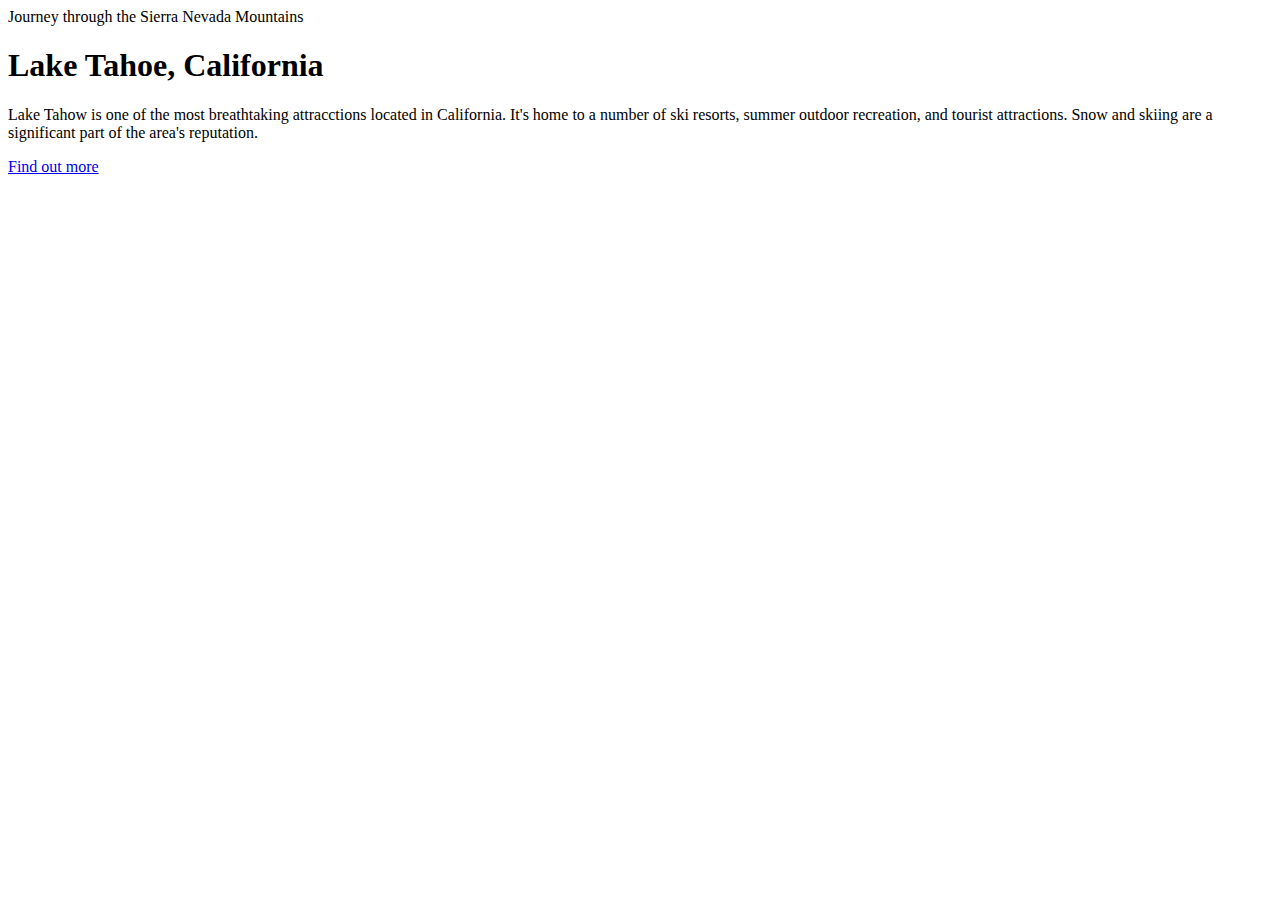
==== CSS Basics/index.html @ 3e221d57 "Finish Front End Web Development 's How to Make a Website" ====
<!DOCTYPE html>
<html>
<head>
    <title>Lake Tahoe</title>
</head>
<body>
    <header>
        <span>
            Journey through the Sierra Nevada Mountains
        </span>
        <h1>Lake Tahoe, California</h1>
    </header>
    <p>
        Lake Tahow is one of the most breathtaking attracctions located in California. It's home to a number of ski resorts, summer outdoor recreation, and tourist attractions. Snow and skiing are a significant part of the area's reputation.
    </p>
    <a href="#">Find out more</a>
</body>
</html>
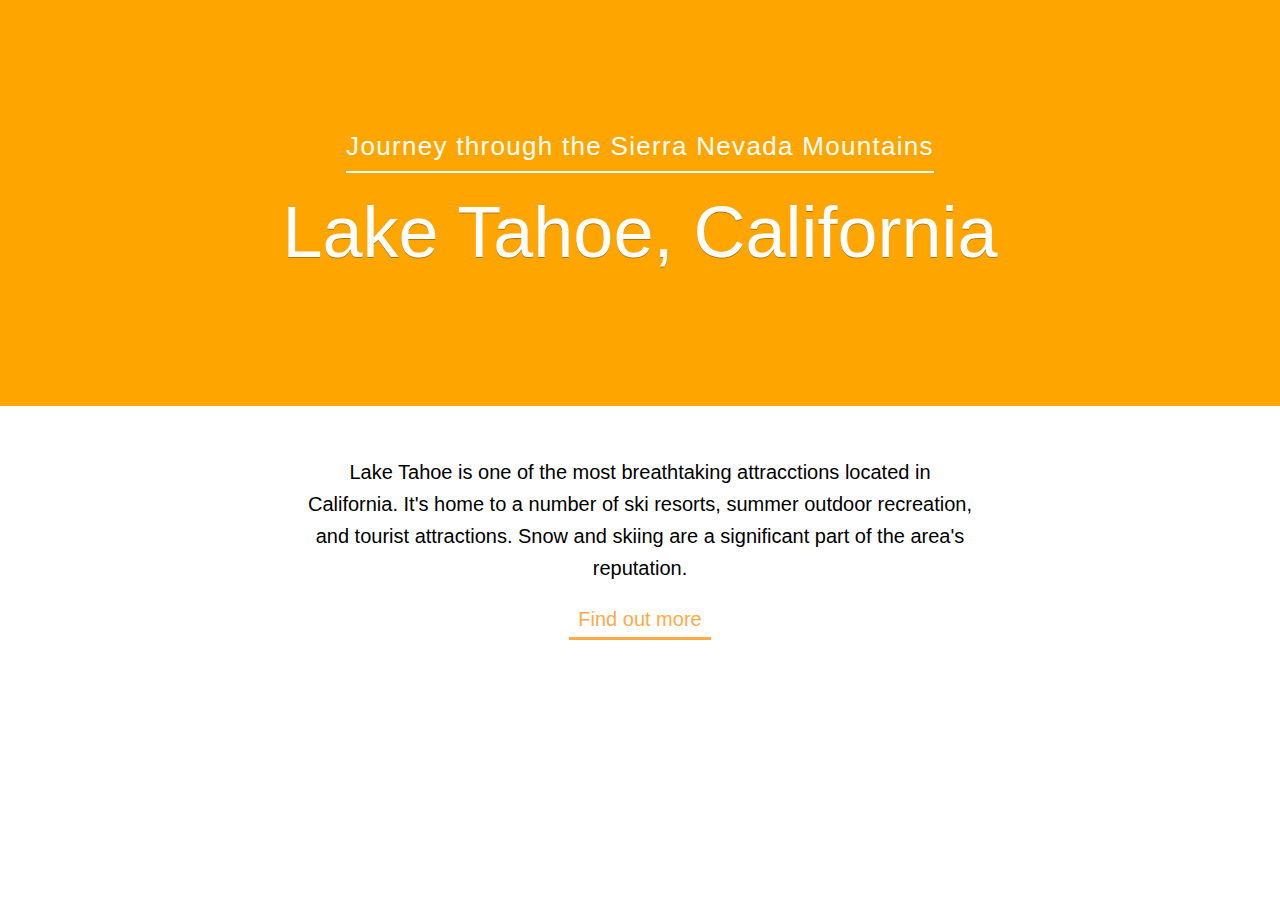
==== commit 38cfd581: "Complete Getting Started with CSS" ====
--- a/CSS Basics/index.html
+++ b/CSS Basics/index.html
@@ -2,6 +2,7 @@
 <html>
 <head>
     <title>Lake Tahoe</title>
+    <link rel="stylesheet" href="css/style.css">
 </head>
 <body>
     <header>
@@ -11,7 +12,7 @@
         <h1>Lake Tahoe, California</h1>
     </header>
     <p>
-        Lake Tahow is one of the most breathtaking attracctions located in California. It's home to a number of ski resorts, summer outdoor recreation, and tourist attractions. Snow and skiing are a significant part of the area's reputation.
+        Lake Tahoe is one of the most breathtaking attracctions located in California. It's home to a number of ski resorts, summer outdoor recreation, and tourist attractions. Snow and skiing are a significant part of the area's reputation.
     </p>
     <a href="#">Find out more</a>
 </body>
--- a/CSS Basics/css/style.css
+++ b/CSS Basics/css/style.css
@@ -0,0 +1,21 @@
+
+ @import "import-styles.css";
+
+body {
+    text-align: center;
+
+}
+
+h1 {
+    font-size: 72px;
+    color: white;
+}
+
+header {
+    background-color: orange;
+}
+
+p {
+    font-size: 20px;
+}
+
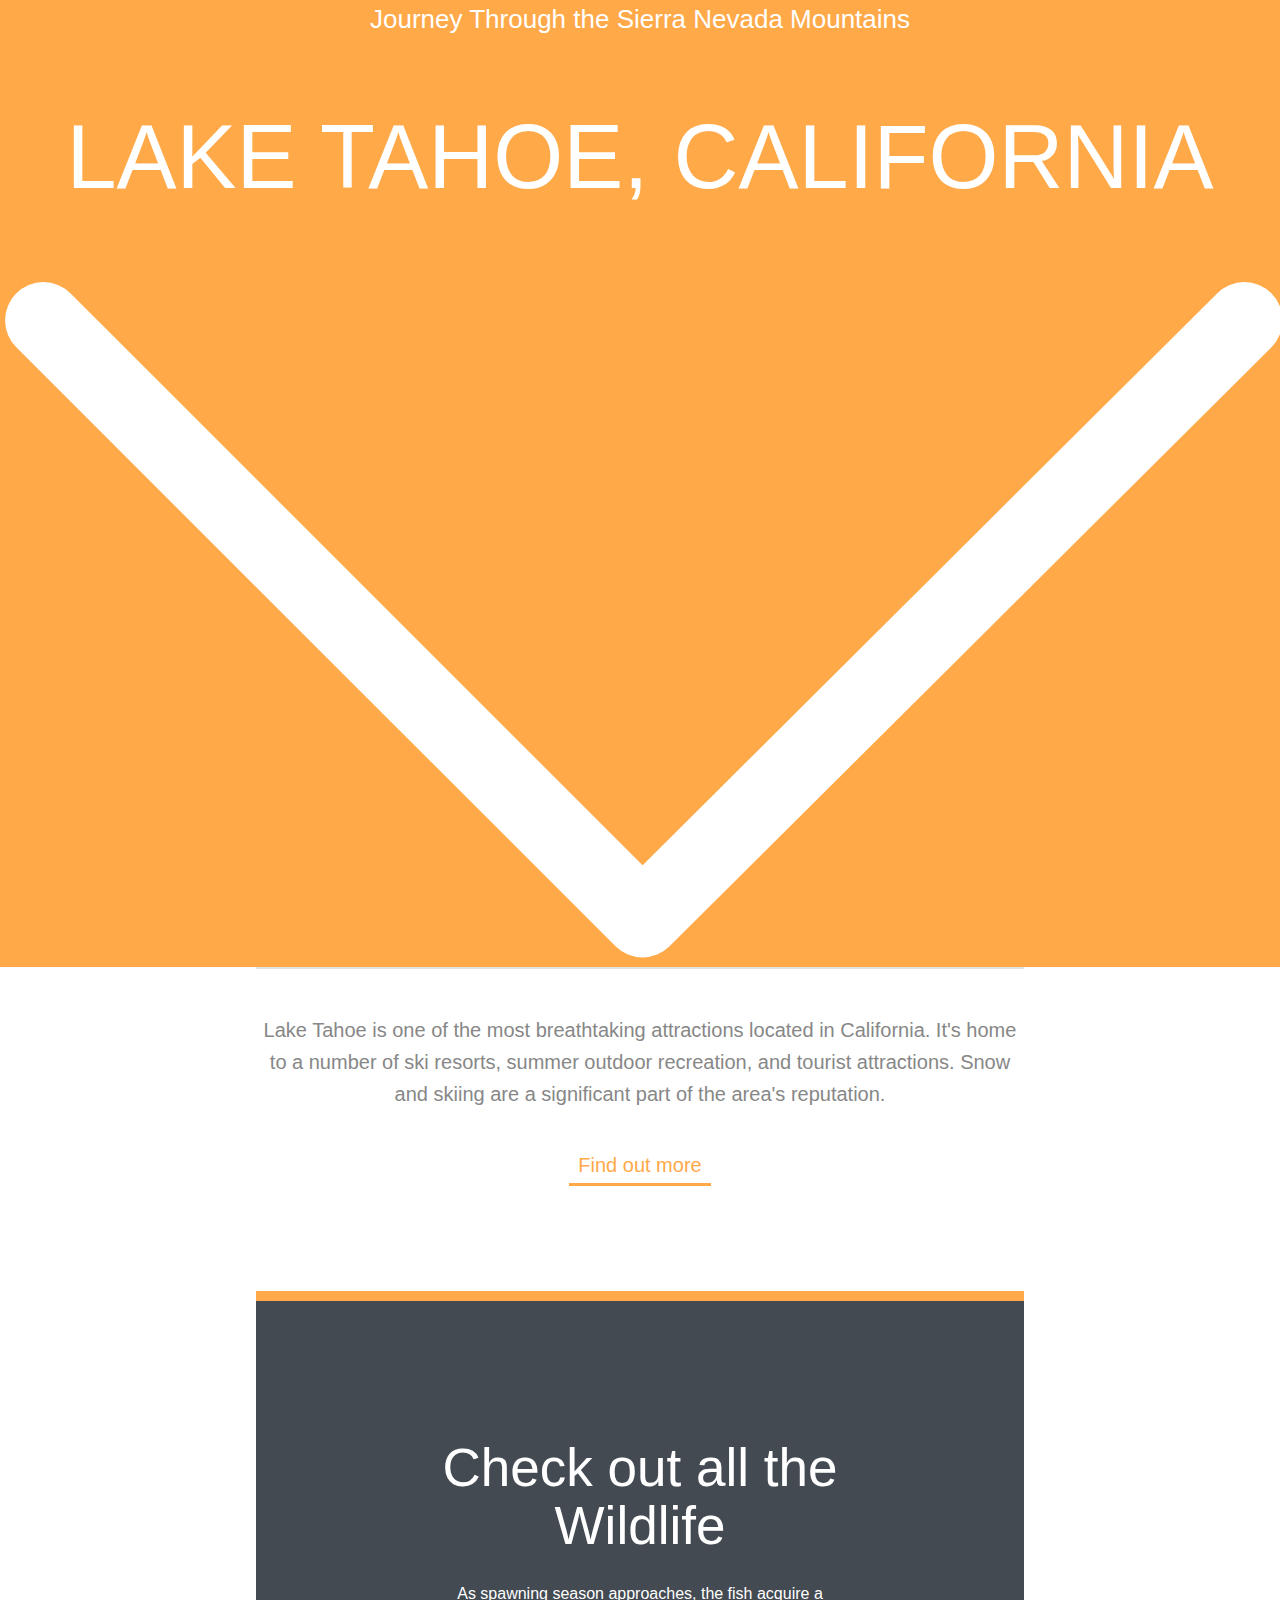
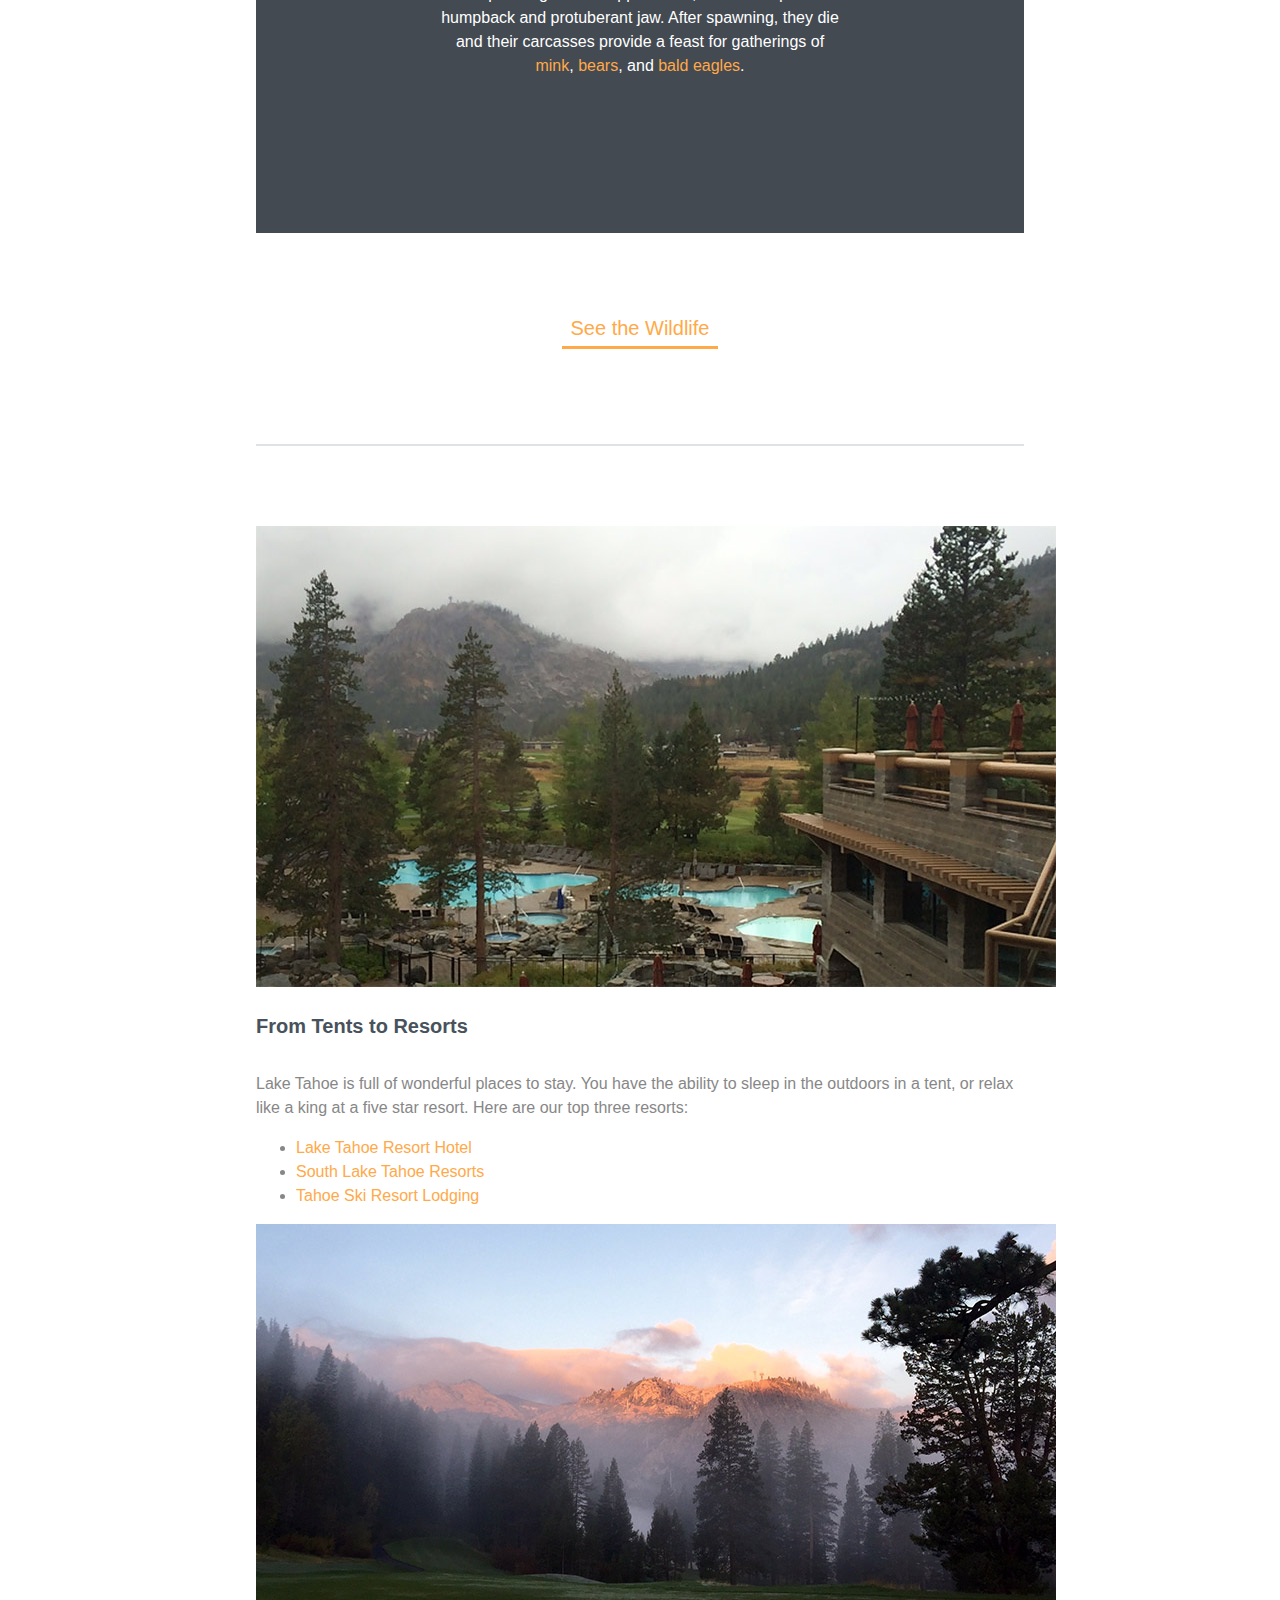
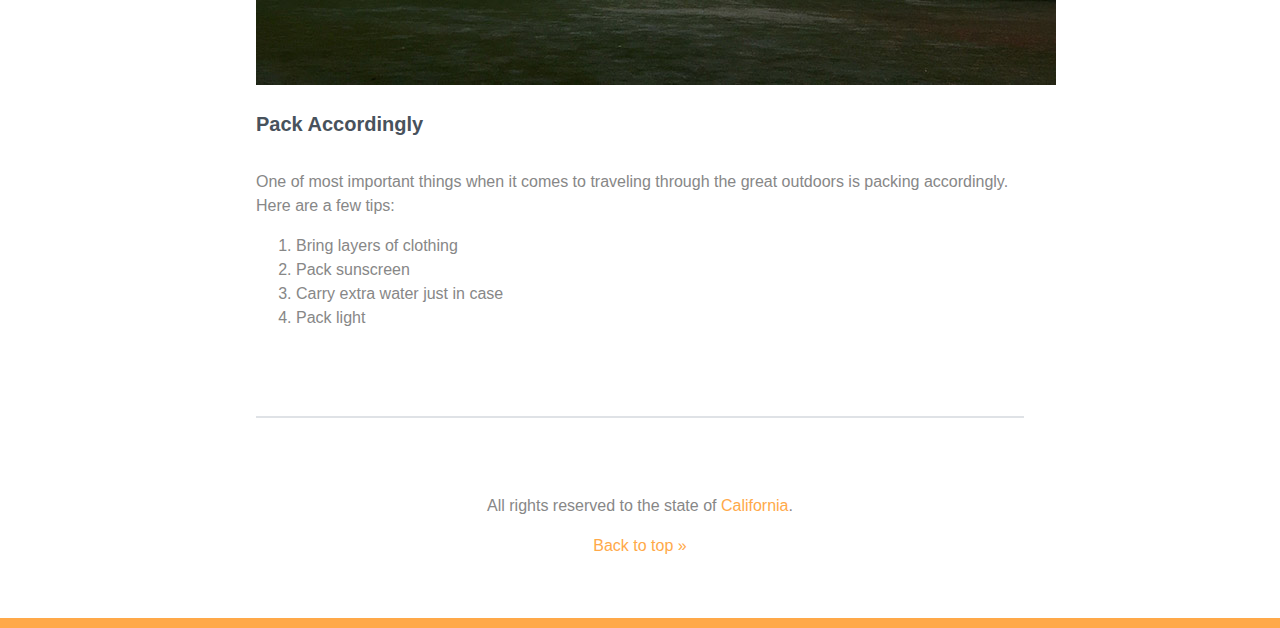
==== commit 3e47e241: "Begin Basic Layout" ====
--- a/CSS Basics/index.html
+++ b/CSS Basics/index.html
@@ -1,19 +1,63 @@
 <!DOCTYPE html>
 <html>
-<head>
+  <head>
     <title>Lake Tahoe</title>
     <link rel="stylesheet" href="css/style.css">
-</head>
-<body>
-    <header>
-        <span>
-            Journey through the Sierra Nevada Mountains
-        </span>
-        <h1>Lake Tahoe, California</h1>
+  </head>
+  <body>
+    <header id="top" class="main-header">
+      <span class="title">Journey Through the Sierra Nevada Mountains</span>
+      <h1>Lake Tahoe, California</h1>
+      <img src="img/arrow.svg" alt="Down arrow">
     </header>
-    <p>
-        Lake Tahoe is one of the most breathtaking attracctions located in California. It's home to a number of ski resorts, summer outdoor recreation, and tourist attractions. Snow and skiing are a significant part of the area's reputation.
-    </p>
-    <a href="#">Find out more</a>
-</body>
+
+        <div class="primary-content t-border">
+            <p class="intro">
+                Lake Tahoe is one of the most breathtaking attractions located in California. It's home to a number of ski resorts, summer outdoor recreation, and tourist attractions. Snow and skiing are a significant part of the area's reputation.
+            </p>
+            <a class="callout" href="#more">Find out more</a>
+      <div class="wildlife">
+        <h2>Check out all the Wildlife</h2>
+        <p>
+          As spawning season approaches, the fish acquire a humpback and protuberant jaw. After spawning, they die and their carcasses provide a feast for gatherings of <a href="#mink">mink</a>, <a href="#bears">bears</a>, and <a href="#eagles">bald eagles</a>.
+        </p>
+      </div><!-- End .wildlife -->
+
+            <a class="callout" href="#wildlife">See the Wildlife</a>
+        </div><!-- End .primary-content -->
+
+        <div class="secondary-content t-border">
+      <div>
+        <img src="img/resort.jpg" alt="Resort">
+        <h3>From Tents to Resorts</h3>
+        <p>
+          Lake Tahoe is full of wonderful places to stay. You have the ability to sleep in the outdoors in a tent, or relax like a king at a five star resort. Here are our top three resorts:
+        </p>
+        <ul>
+          <li><a href="#hotels">Lake Tahoe Resort Hotel</a></li>
+          <li><a href="#resorts">South Lake Tahoe Resorts</a></li>
+          <li><a href="#lodging">Tahoe Ski Resort Lodging</a></li>
+        </ul>
+      </div>
+
+      <div>
+        <img src="img/mtn-landscape.jpg" alt="Mountain Landscape">
+        <h3>Pack Accordingly</h3>
+        <p>
+          One of most important things when it comes to traveling through the great outdoors is packing accordingly. Here are a few tips:
+        </p>
+        <ol>
+          <li>Bring layers of clothing</li>
+          <li>Pack sunscreen</li>
+          <li>Carry extra water just in case</li>
+          <li>Pack light</li>
+        </ol>
+      </div>
+        </div><!-- End .secondary-content -->
+
+        <footer class="main-footer">
+            <p>All rights reserved to the state of <a href="#">California</a>.</p>
+            <a href="#top">Back to top &raquo;</a>
+        </footer>
+  </body>
 </html>
--- a/CSS Basics/css/style.css
+++ b/CSS Basics/css/style.css
@@ -1,21 +1,115 @@
-
- @import "import-styles.css";
+/* Base Styles -------------------- */
 
 body {
-    text-align: center;
-
+  color: #878787;
+  margin: 0;
+  font: 1em/1.5 "Helvetica Neue", Helvetica, Arial, sans-serif;
 }
 
 h1 {
-    font-size: 72px;
-    color: white;
+  font-size: 5.625rem; /* 90px/16px  */
+  color: rgba(255, 255, 255, 1);
+  text-transform: uppercase;
+  font-weight: normal;
+  line-height: 1.3;
 }
 
-header {
-    background-color: orange;
+h2 {
+  font-size: 3.3125em; /* 53px/16px  */
+  font-weight: normal;
+  line-height: 1.1;
+  margin: 0 0 .5em; /* 0 0 26px */
 }
 
-p {
-    font-size: 20px;
+h3 {
+  font-size: 1.25em; /* 20px/16px  */
+  color: #48525c;
+  line-height: 1.2;
+  margin-bottom: 1.7em; /* 34px */
 }
 
+/* Pseudo-classes ------------------ */
+
+a:link {
+  color: rgb(255, 169, 73);
+  text-decoration: none;
+}
+
+a:visited {
+  color: lightblue;
+}
+
+a:hover {
+  color: rgba(255, 169, 73, .4);
+}
+
+a:active {
+  color: lightcoral;
+}
+
+/* Main Styles --------------------- */
+
+.main-header {
+  background-color: #ffa949;
+}
+
+.title {
+  color: white;
+  font-size: 1.625rem; /* 26px/16px */
+}
+
+.intro {
+  font-size: 1.25em; /* 20px/16px */
+  line-height: 1.6;
+}
+
+.primary-content,
+.main-header,
+.main-footer {
+  text-align: center;
+}
+
+.primary-content {
+    padding-top: 25px;
+  padding-bottom: 95px;
+}
+
+.secondary-content {
+    padding-top: 80px;
+    padding-bottom: 70px;
+  border-bottom: 2px solid #dfe2e6;
+}
+
+.callout {
+  font-size: 1.25em;
+  border-bottom: 3px solid;
+  padding: 0 9px 3px;
+  margin-top: 20px;
+  display: inline-block;
+}
+
+.main-footer {
+  padding-top: 60px;
+  padding-bottom: 60px;
+  border-bottom: 10px solid #ffa949;
+}
+
+.t-border {
+  border-top: 2px solid #dfe2e6;
+}
+
+/* Layout Styles ------------------ */
+
+.primary-content,
+.secondary-content {
+  width: 60%;
+  margin: auto;
+}
+
+.wildlife {
+  color: white;
+  background-color: #434a52;
+  padding: 18% 24%;
+  border-top: 10px solid #ffa949;
+  margin: 105px 0 60px;
+}
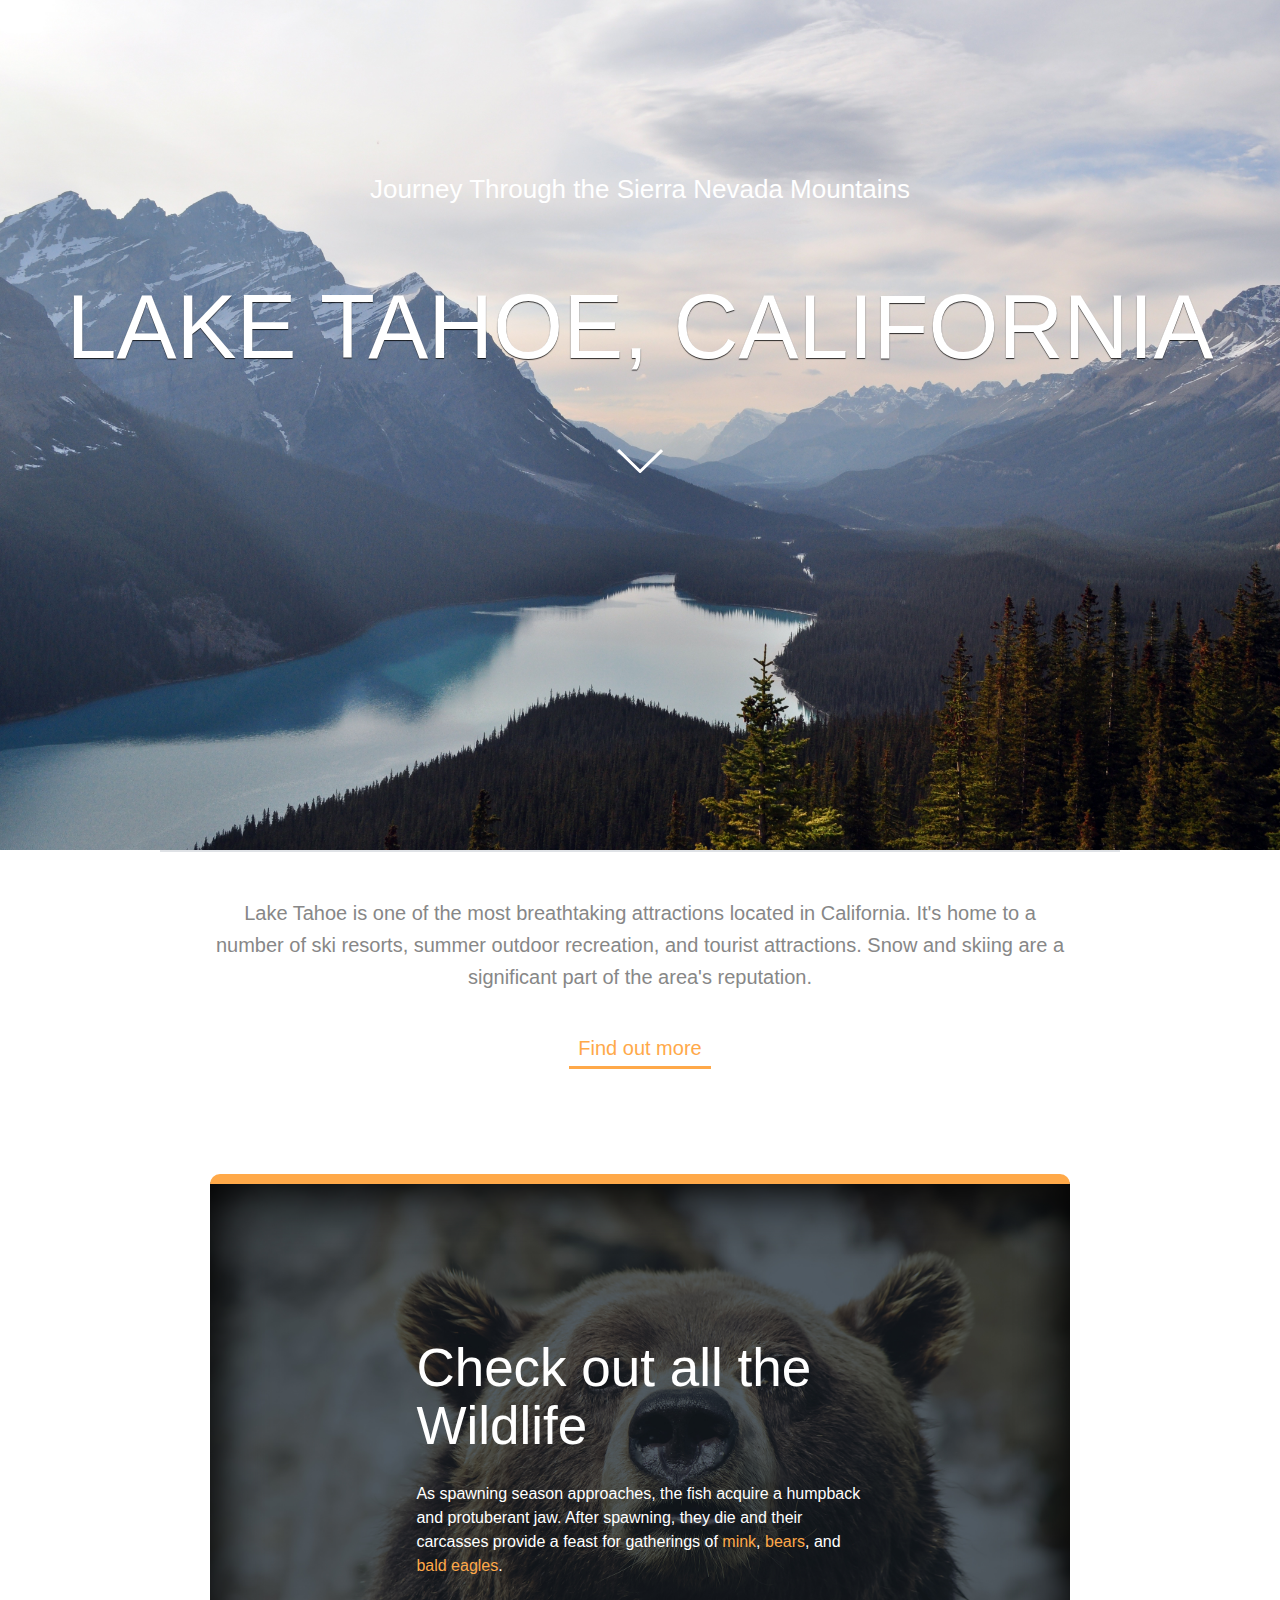
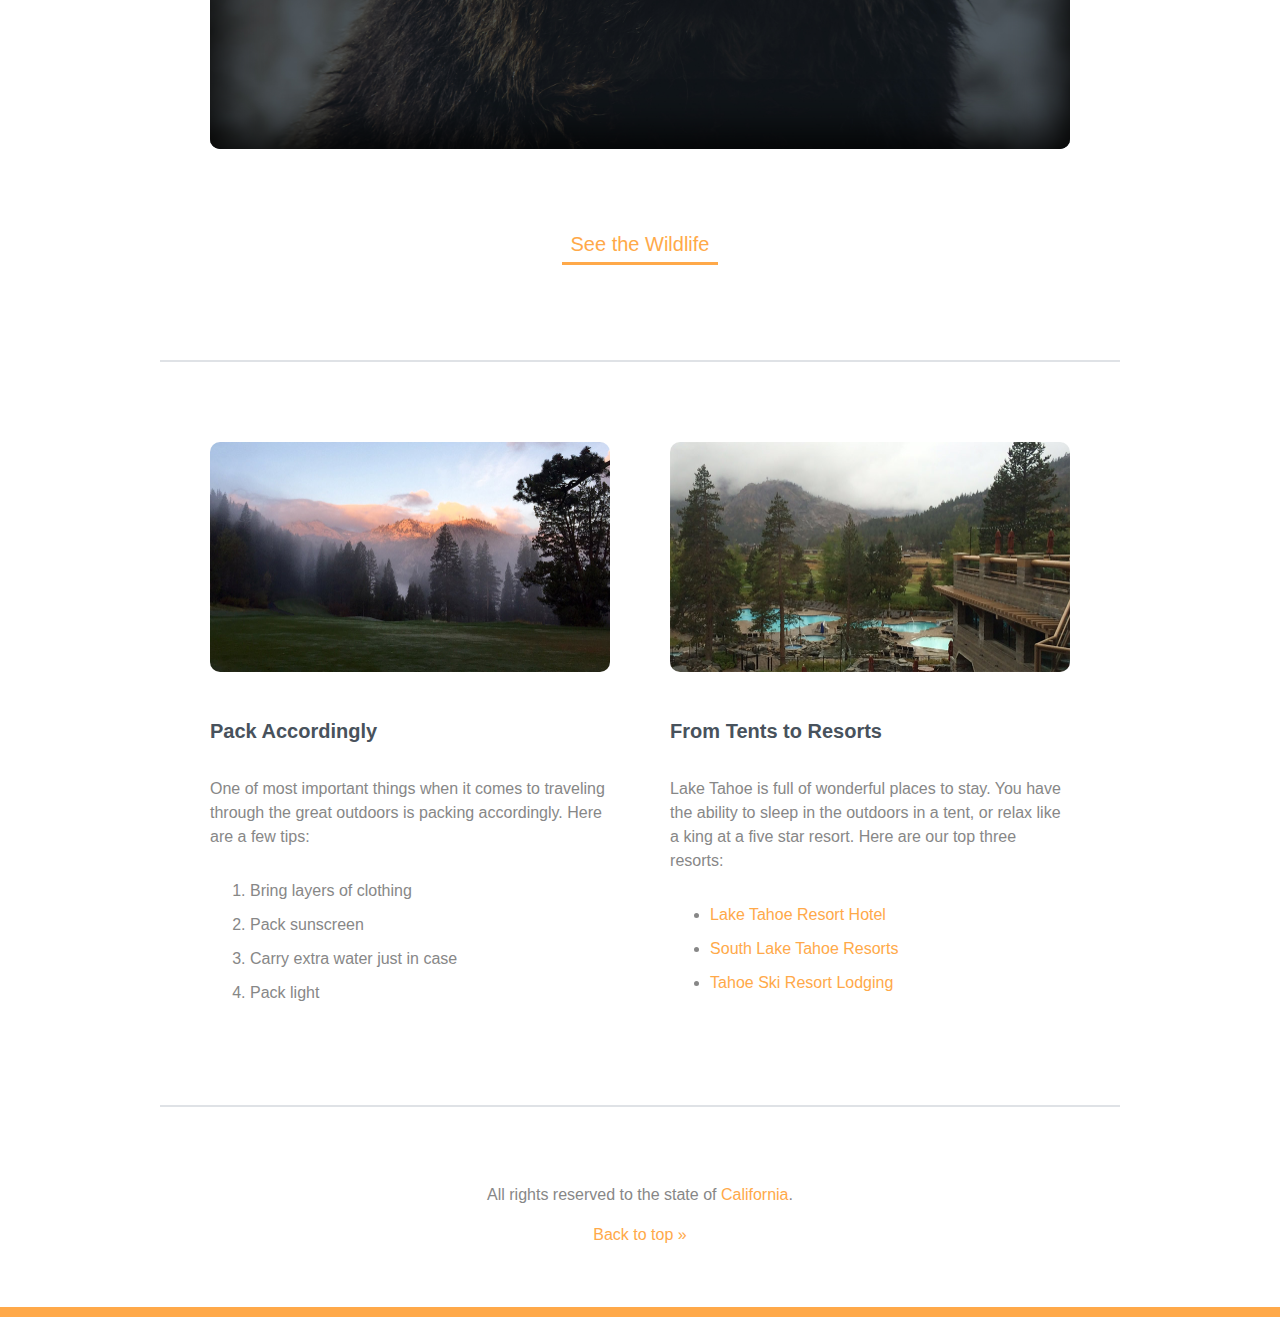
==== commit de578c2a: "Creat working version of "mad-lib" style website with prompt boxes for user input" ====
--- a/CSS Basics/index.html
+++ b/CSS Basics/index.html
@@ -8,7 +8,7 @@
     <header id="top" class="main-header">
       <span class="title">Journey Through the Sierra Nevada Mountains</span>
       <h1>Lake Tahoe, California</h1>
-      <img src="img/arrow.svg" alt="Down arrow">
+      <img class="arrow" src="img/arrow.svg" alt="Down arrow">
     </header>
 
         <div class="primary-content t-border">
@@ -26,8 +26,8 @@
             <a class="callout" href="#wildlife">See the Wildlife</a>
         </div><!-- End .primary-content -->
 
-        <div class="secondary-content t-border">
-      <div>
+        <div class="secondary-content t-border group">
+      <div class="resorts">
         <img src="img/resort.jpg" alt="Resort">
         <h3>From Tents to Resorts</h3>
         <p>
@@ -40,7 +40,7 @@
         </ul>
       </div>
 
-      <div>
+      <div class="tips">
         <img src="img/mtn-landscape.jpg" alt="Mountain Landscape">
         <h3>Pack Accordingly</h3>
         <p>
--- a/CSS Basics/css/style.css
+++ b/CSS Basics/css/style.css
@@ -1,4 +1,8 @@
 /* Base Styles -------------------- */
+
+* {
+  box-sizing: border-box;
+}
 
 body {
   color: #878787;
@@ -12,6 +16,20 @@
   text-transform: uppercase;
   font-weight: normal;
   line-height: 1.3;
+  text-shadow: 0 1px 1px rgba(0,0,0, .8);
+  /*text-shadow: 0 1px 0 #ccc,
+             0 2px 0 #c9c9c9,
+             0 3px 0 #bbb,
+             0 4px 0 #b9b9b9,
+             0 5px 0 #aaa,
+             0 6px 1px rgba(0,0,0,.1),
+             0 0 5px rgba(0,0,0,.1),
+             0 1px 3px rgba(0,0,0,.3),
+             0 3px 5px rgba(0,0,0,.2),
+             0 5px 10px rgba(0,0,0,.25),
+             0 10px 10px rgba(0,0,0,.2),
+             0 20px 20px rgba(0,0,0,.15);*/
+
 }
 
 h2 {
@@ -26,6 +44,21 @@
   color: #48525c;
   line-height: 1.2;
   margin-bottom: 1.7em; /* 34px */
+}
+
+img {
+  max-width: 100%;
+  margin-bottom: 20px;
+  border-radius: 10px
+}
+
+ul,
+ol {
+    margin: 30px 0;
+}
+
+li {
+    margin-bottom: 10px;
 }
 
 /* Pseudo-classes ------------------ */
@@ -50,7 +83,11 @@
 /* Main Styles --------------------- */
 
 .main-header {
-  background-color: #ffa949;
+  padding-top: 170px;
+  height: 850px;
+
+  background: #ffa949 url('../img/mountains.jpg') no-repeat center;
+  background-size: cover;
 }
 
 .title {
@@ -78,7 +115,7 @@
     padding-top: 80px;
     padding-bottom: 70px;
   border-bottom: 2px solid #dfe2e6;
-}
+ }
 
 .callout {
   font-size: 1.25em;
@@ -102,14 +139,51 @@
 
 .primary-content,
 .secondary-content {
-  width: 60%;
+  width: 75%;
+  padding-left: 50px;
+  padding-right: 50px;
   margin: auto;
+  max-width: 960px;
 }
 
 .wildlife {
   color: white;
-  background-color: #434a52;
+  text-align: left;
   padding: 18% 24%;
   border-top: 10px solid #ffa949;
   margin: 105px 0 60px;
+  background: #434a52 url('../img/bear.jpg') no-repeat center;
+  background-size: cover;
+  box-shadow: inset 0px 0px 50px 10px rgba(0,0,0, 1);
+  border-radius: 10px;
 }
+
+.arrow {
+  width: 50px;
+}
+
+
+/* Floated Columns ------------------ */
+
+.resorts, .tips {
+    width: 46.5%;
+}
+
+.tips {
+    float: left;
+}
+
+.resorts {
+    float: right;
+}
+
+
+
+
+/* Float Clearfix ------------------ */
+
+.group:after {
+  content: "";
+  display: table;
+  clear: both;
+}
